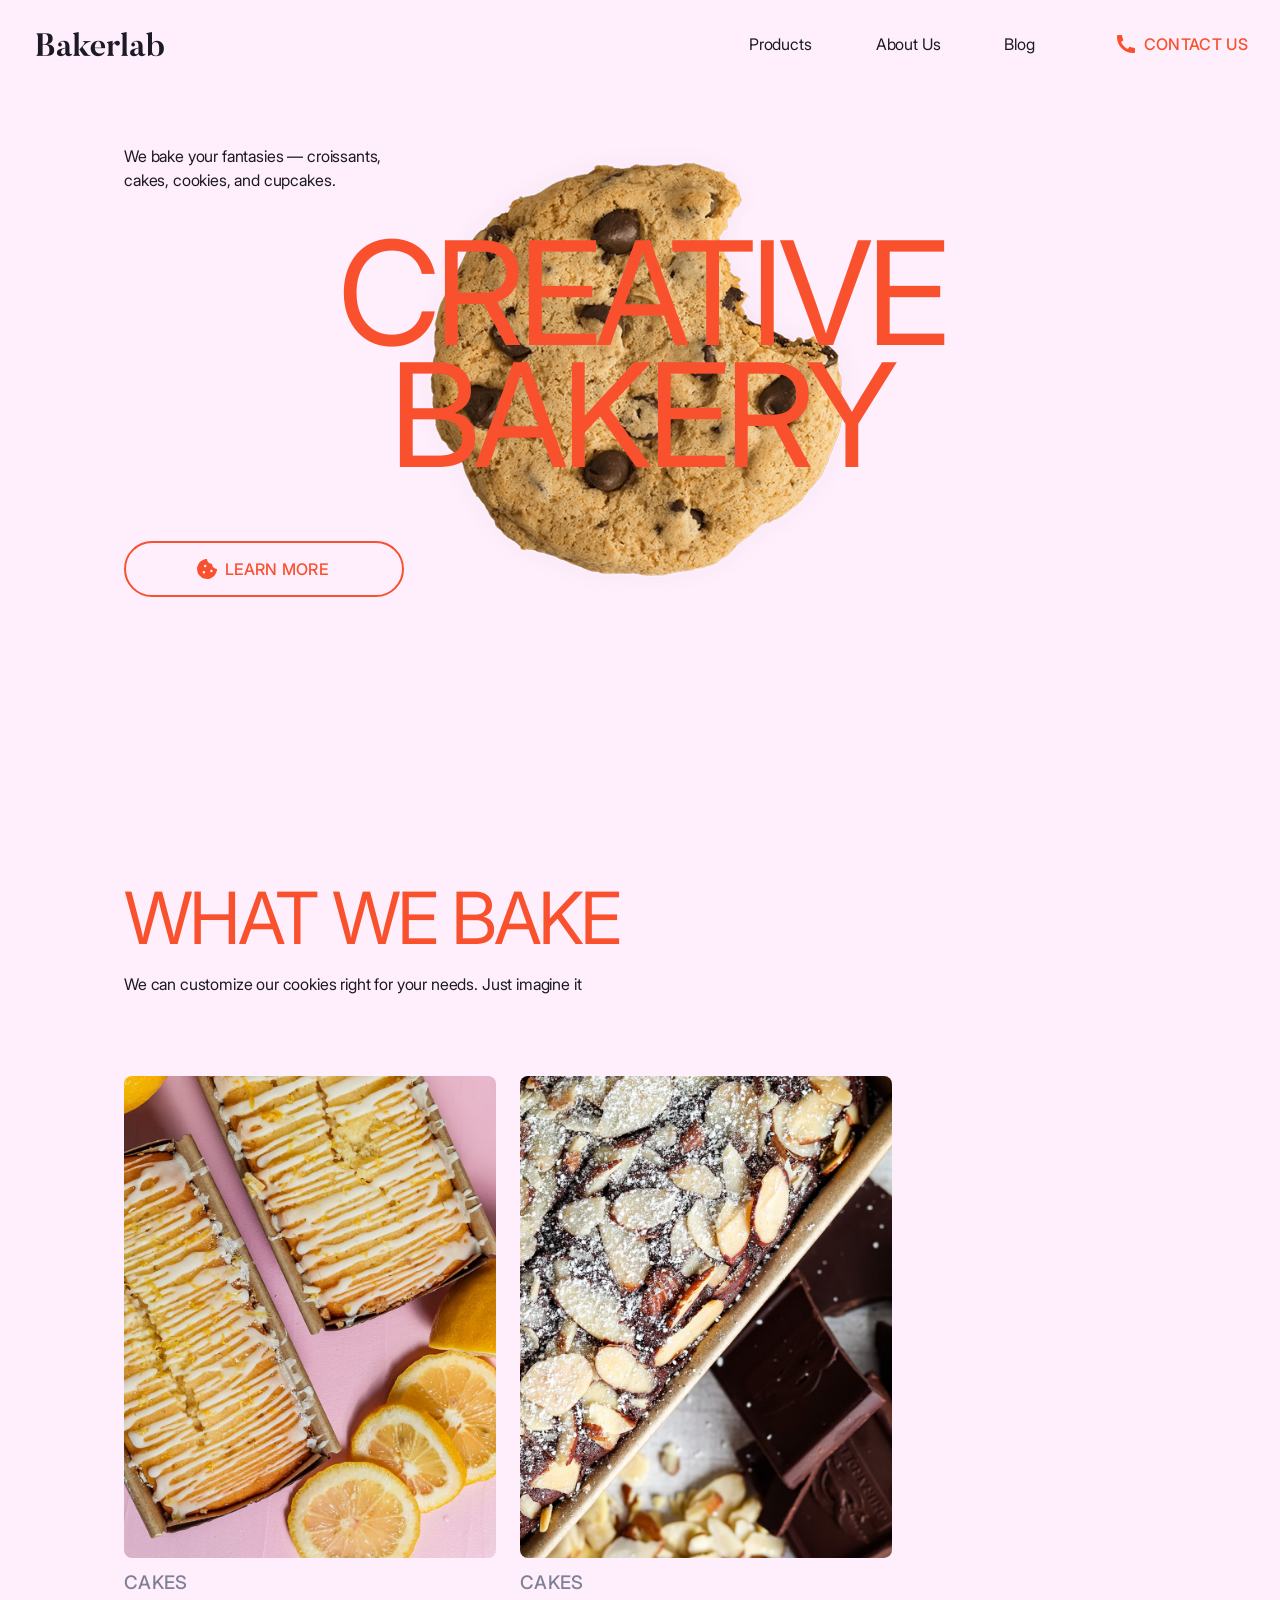
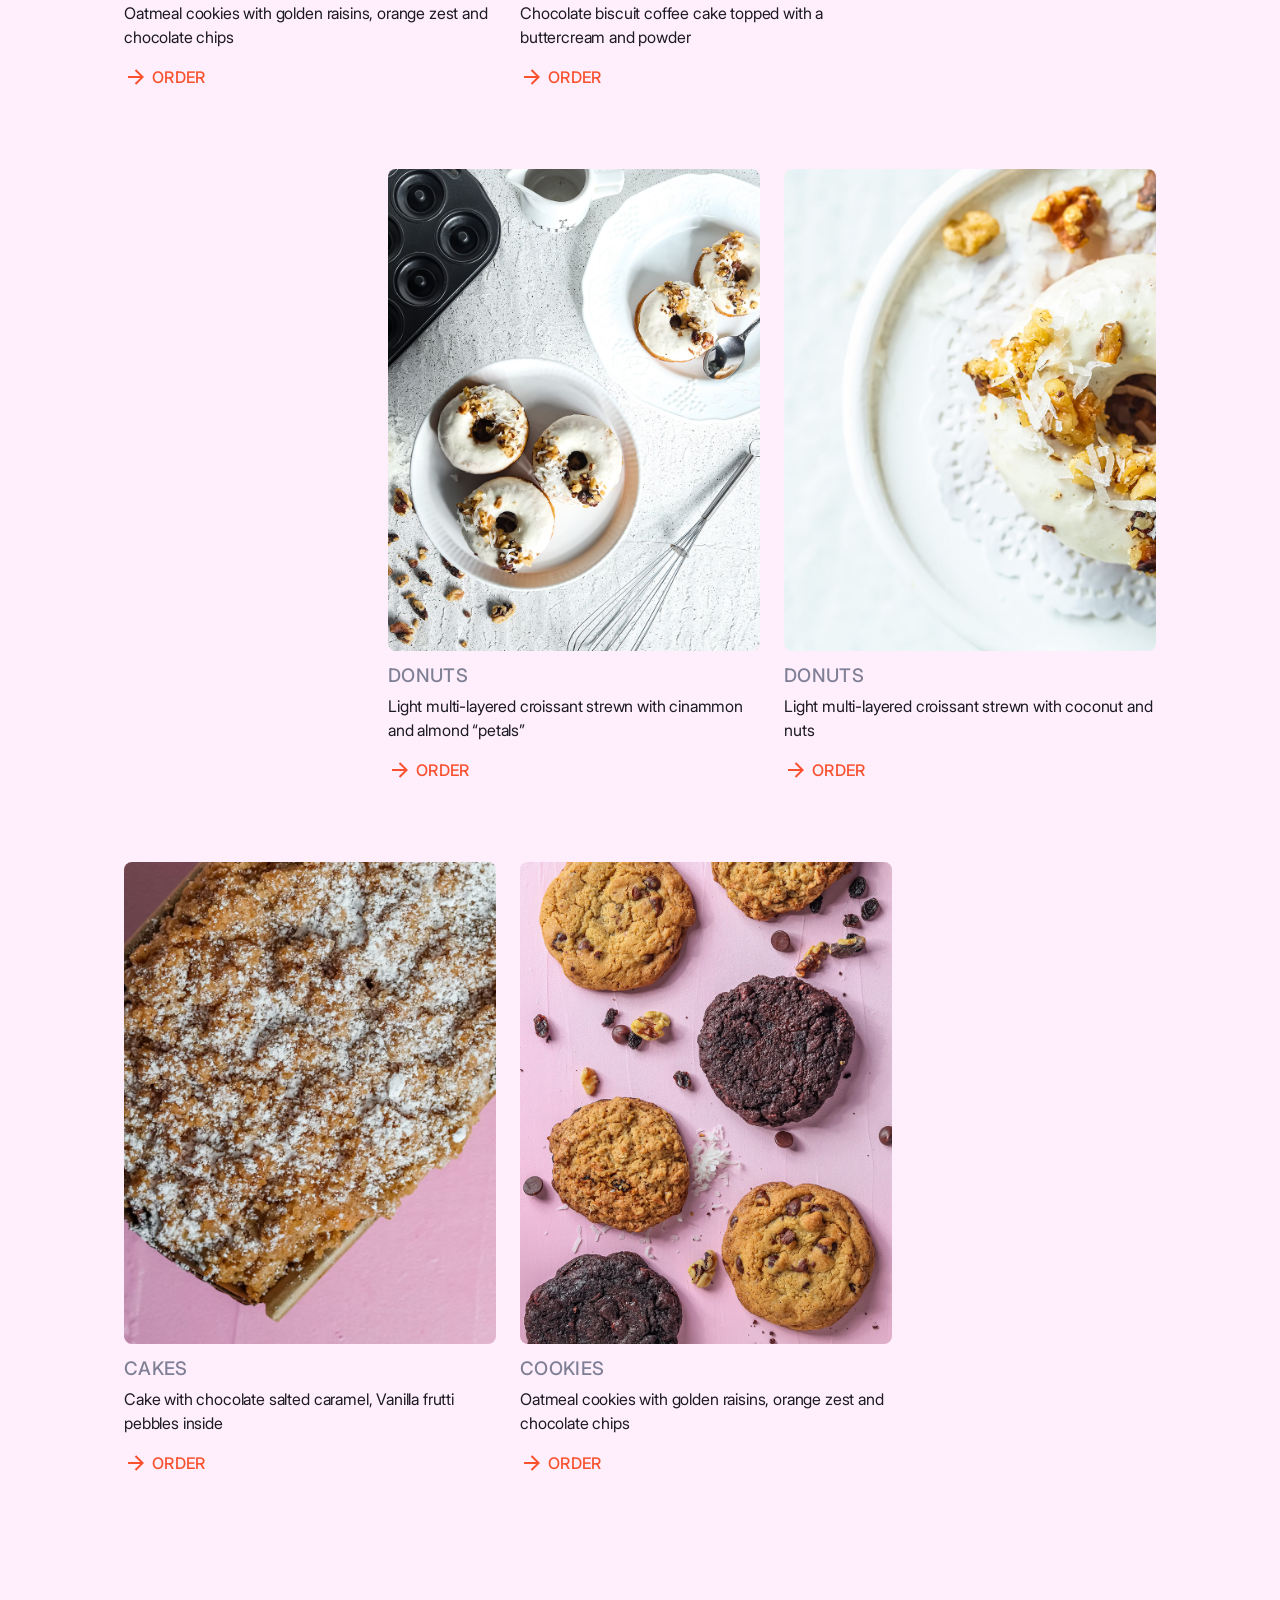
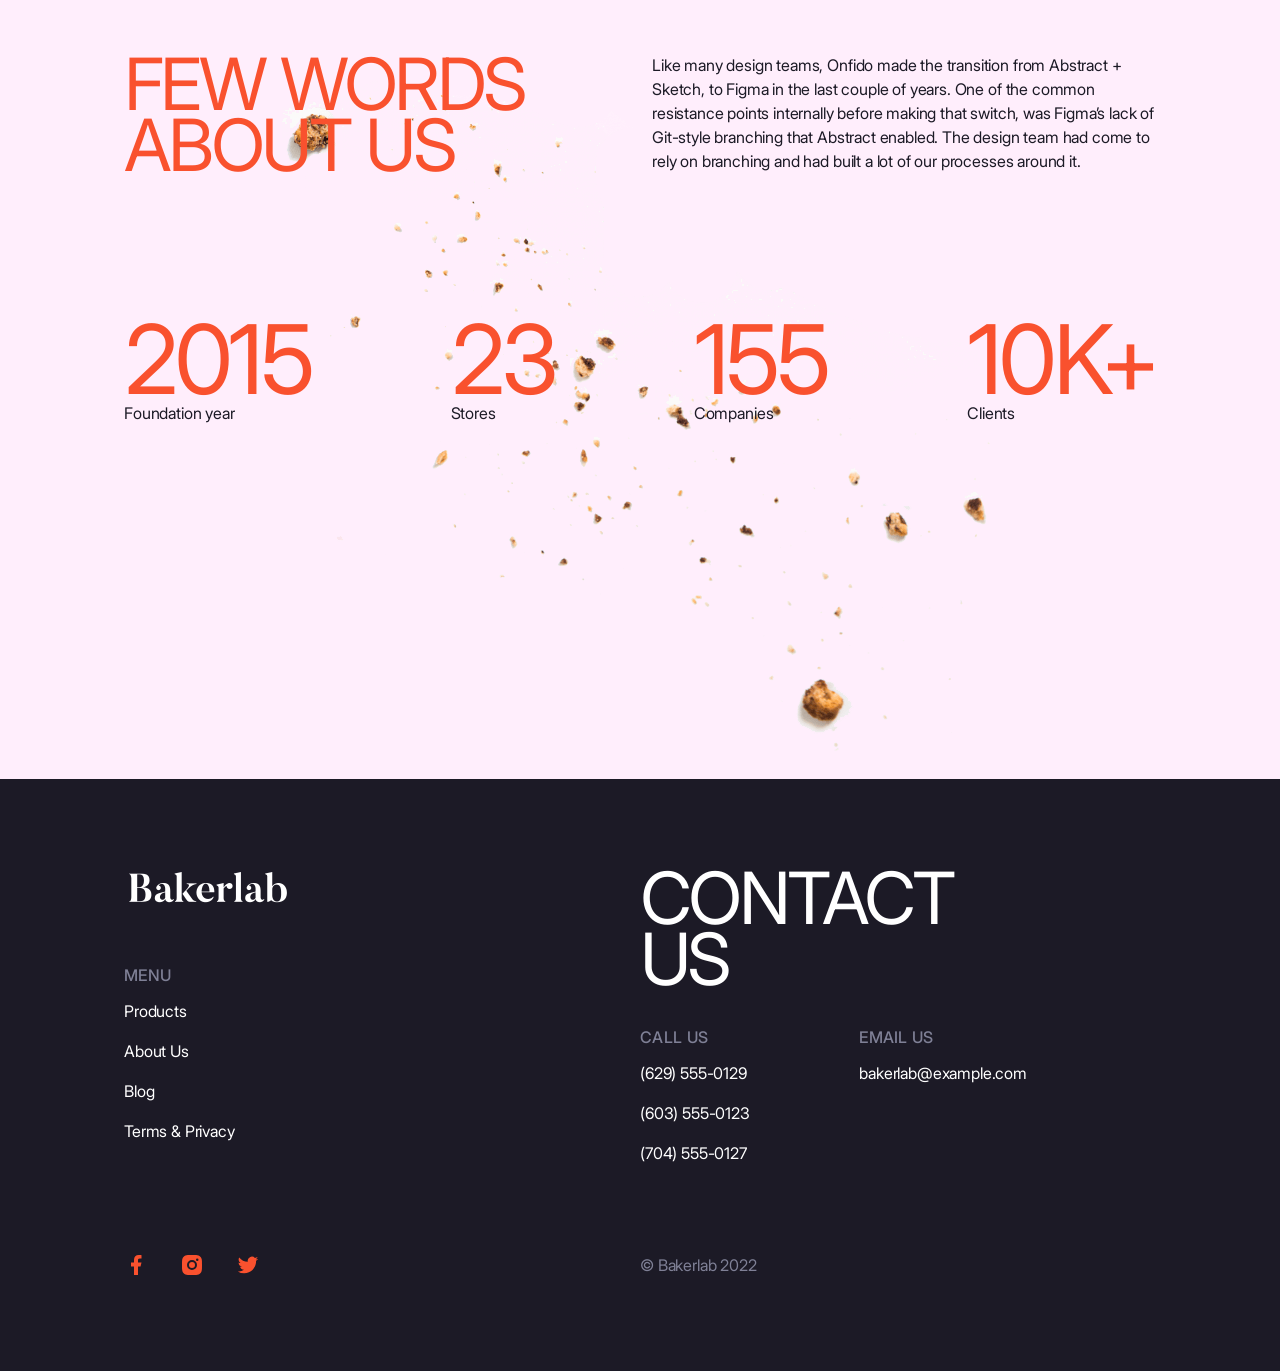
==== index.html @ a4824817 "make build" ====
<!doctype html><html lang="en"><head><meta charset="utf-8"><meta name="viewport" content="width=device-width, initial-scale=1.0"><title>Bakerlab</title><link rel="stylesheet" href="index.d36ec575.css"><link rel="icon" href="icon-cookie.d3c9dd57.svg"></head><body id="body"> <header class="header"> <div class="top-bar"> <a class="top-bar__logo-link" href="#body"> <img class="top-bar__logo" src="logo.efc09a84.png" alt="Bakerlab logo"> </a> <nav class="top-bar__nav"> <ul class="top-bar__list"> <li class="top-bar__item"> <a class="top-bar__link" href="#products"> Products </a> </li> <li class="top-bar__item"> <a class="top-bar__link" href="#about"> About Us </a> </li> <li class="top-bar__item"> <a class="top-bar__link" href="#"> Blog </a> </li> <li class="top-bar__item"> <a class="top-bar__link top-bar__link--contact" href="#footer"> Contact us </a> </li> </ul> </nav> <a class="top-bar__menu" href="#menu"></a> </div> <div class="header__inner"> <div class="container"> <div class="header__content"> <p class="header__text"> We bake your fantasies — croissants, cakes, cookies, and cupcakes. </p> <h1 class="header__title">Creative bakery</h1> <img class="header__img" src="cookie-bg-tablet.cdb404fa.png" alt="Cookie"> <a class="header__link" href="#about"> Learn more </a> </div> </div> </div> </header> <aside class="menu" id="menu"> <div class="top-bar"> <a class="top-bar__logo-link" href="#body"> <img class="top-bar__logo" src="logo.efc09a84.png" alt="Bakerlab logo"> </a> <a class="top-bar__menu top-bar__menu--close" href="#"></a> </div> <nav class="menu__nav"> <ul class="menu__list"> <li class="menu__item"> <a class="menu__link" href="#products"> Products </a> </li> <li class="menu__item"> <a class="menu__link" href="#about"> About Us </a> </li> <li class="menu__item"> <a class="menu__link" href="#"> Blog </a> </li> <li class="menu__item"> <a class="menu__link menu__link--contact" href="#footer"> Contact us </a> </li> </ul> </nav> </aside> <section class="products" id="products"> <div class="products__inner"> <div class="container"> <h2 class="title">What we bake</h2> <p class="products__text"> We can customize our cookies right for your needs. Just imagine it </p> <div class="products__items"> <div class="products__item"> <a class="products__link-img" href="#"> <img class="products__img" src="product-1.7c6d6e97.png" alt="Example of our cake"> </a> <div class="products__item-box"> <a class="products__title-link" href="#"> <h3 class="products__title">Cakes</h3> </a> <p class="products__descr"> Oatmeal cookies with golden raisins, orange zest and chocolate chips </p> <a class="products__link" href="#footer"> Order </a> </div> </div> <div class="products__item"> <a class="products__link-img" href="#"> <img class="products__img" src="product-2.06b0f576.png" alt="Example of our cake"> </a> <div class="products__item-box"> <a class="products__title-link" href="#"> <h3 class="products__title">Cakes</h3> </a> <p class="products__descr"> Chocolate biscuit coffee cake topped with a buttercream and powder </p> <a class="products__link" href="#footer"> Order </a> </div> </div> <div class="products__item products__item--donuts"> <a class="products__link-img" href="#"> <img class="products__img" src="product-3.1f9ebc44.png" alt="Example of our donuts"> </a> <div class="products__item-box"> <a class="products__title-link" href="#"> <h3 class="products__title">Donuts</h3> </a> <p class="products__descr"> Light multi-layered croissant strewn with cinammon and almond “petals” </p> <a class="products__link" href="#footer"> Order </a> </div> </div> <div class="products__item"> <a class="products__link-img" href="#"> <img class="products__img" src="product-4.1a2fcc8a.png" alt="Example of our donuts"> </a> <div class="products__item-box"> <a class="products__title-link" href="#"> <h3 class="products__title">Donuts</h3> </a> <p class="products__descr"> Light multi-layered croissant strewn with coconut and nuts </p> <a class="products__link" href="#footer"> Order </a> </div> </div> <div class="products__item"> <a class="products__link-img" href="#"> <img class="products__img" src="product-5.5b2f3b30.png" alt="Example of our cake"> </a> <div class="products__item-box"> <a class="products__title-link" href="#"> <h3 class="products__title">Cakes</h3> </a> <p class="products__descr"> Cake with chocolate salted caramel, Vanilla frutti pebbles inside </p> <a class="products__link" href="#footer"> Order </a> </div> </div> <div class="products__item"> <a class="products__link-img" href="#"> <img class="products__img" src="product-6.3fe709d4.png" alt="Example of our cookies"> </a> <div class="products__item-box"> <a class="products__title-link" href="#"> <h3 class="products__title">Cookies</h3> </a> <p class="products__descr"> Oatmeal cookies with golden raisins, orange zest and chocolate chips </p> <a class="products__link" href="#footer"> Order </a> </div> </div> </div> </div> </div> </section> <section class="about" id="about"> <div class="about__inner"> <div class="container"> <div class="about__info"> <h2 class="about__info-title title">Few words About us</h2> <p class="about__info-text"> Like many design teams, Onfido made the transition from Abstract + Sketch, to Figma in the last couple of years. One of the common resistance points internally before making that switch, was Figma’s lack of Git-style branching that Abstract enabled. The design team had come to rely on branching and had built a lot of our processes around it. </p> </div> <div class="about__numbers"> <h5 class="about__numbers-title"> 2015 <span class="about__numbers-span">Foundation year</span> </h5> <h5 class="about__numbers-title"> 23 <span class="about__numbers-span">Stores</span> </h5> <h5 class="about__numbers-title"> 155 <span class="about__numbers-span">Companies</span> </h5> <h5 class="about__numbers-title"> 10k+ <span class="about__numbers-span">Clients</span> </h5> </div> </div> </div> </section> <footer class="footer" id="footer"> <div class="footer__inner"> <div class="container"> <div class="footer__content"> <div class="footer__info"> <a class="footer__link-logo" href="#body"> <img class="footer__logo" src="footer-logo.dcfeb61f.png" alt="Bakerlab logo"> </a> <nav class="footer__info-nav"> <ul class="footer__info-list"> <li class="footer__info-item list-title">Menu</li> <li class="footer__info-item"> <a class="footer__info-link" href="#products"> Products </a> </li> <li class="footer__info-item"> <a class="footer__info-link" href="#about"> About Us </a> </li> <li class="footer__info-item"> <a class="footer__info-link" href="#"> Blog </a> </li> <li class="footer__info-item"> <a class="footer__info-link" href="#"> Terms & Privacy </a> </li> </ul> </nav> </div> <div class="footer__contact"> <h2 class="footer__contact-title title">Contact us</h2> <div class="footer__contact-inner"> <div class="footer__phone"> <ul class="footer__phone-list"> <li class="footer__phone-item list-title">Call us</li> <li class="footer__phone-item"> <a class="footer__phone-link" href="tel:6295550129"> (629) 555-0129 </a> </li> <li class="footer__phone-item"> <a class="footer__phone-link" href="tel:6035550123"> (603) 555-0123 </a> </li> <li class="footer__phone-item"> <a class="footer__phone-link" href="tel:7045550127"> (704) 555-0127 </a> </li> </ul> </div> <div class="footer__email"> <ul class="footer__email-list"> <li class="footer__email-item list-title">Email us</li> <li class="footer__email-item"> <a class="footer__email-link" href="mailto:bakerlab@example.com"> bakerlab@example.com </a> </li> </ul> </div> </div> </div> </div> <div class="footer__social"> <ul class="footer__social-list"> <li class="footer__social-item"> <a class="footer__social-link" href="https://www.facebook.com/" target="_blank"> <svg width="24" height="24" fill="none"><path fill="#F9512E" d="M14 13.5h2.5l1-4H14v-2c0-1.03 0-2 2-2h1.5V2.14c-.326-.043-1.557-.14-2.857-.14C11.928 2 10 3.657 10 6.7v2.8H7v4h3V22h4z"/></svg> </a> </li> <li class="footer__social-item"> <a class="footer__social-link" href="https://www.instagram.com/" target="_blank"> <svg width="24" height="24" fill="none"><path fill="#F9512E" d="M12 2c2.717 0 3.056.01 4.122.06s1.79.217 2.428.465c.66.254 1.216.598 1.772 1.153.509.5.902 1.105 1.153 1.772.247.637.415 1.363.465 2.428.047 1.066.06 1.405.06 4.122s-.01 3.056-.06 4.122-.218 1.79-.465 2.428a4.9 4.9 0 0 1-1.153 1.772c-.5.508-1.105.902-1.772 1.153-.637.247-1.363.415-2.428.465-1.066.047-1.405.06-4.122.06s-3.056-.01-4.122-.06-1.79-.218-2.428-.465a4.9 4.9 0 0 1-1.772-1.153 4.9 4.9 0 0 1-1.153-1.772c-.248-.637-.415-1.363-.465-2.428C2.013 15.056 2 14.717 2 12s.01-3.056.06-4.122.217-1.79.465-2.428a4.9 4.9 0 0 1 1.153-1.772A4.9 4.9 0 0 1 5.45 2.525c.638-.248 1.362-.415 2.428-.465C8.944 2.013 9.283 2 12 2m0 5a5 5 0 1 0 0 10 5 5 0 0 0 0-10m6.5-.25a1.25 1.25 0 1 0-2.5 0 1.25 1.25 0 0 0 2.5 0M12 9a3 3 0 1 1 0 6 3 3 0 0 1 0-6"/></svg> </a> </li> <li class="footer__social-item"> <a class="footer__social-link" href="https://x.com/" target="_blank"> <svg width="24" height="24" fill="none"><path fill="#F9512E" d="M22.162 5.656a8.4 8.4 0 0 1-2.402.658A4.2 4.2 0 0 0 21.6 4c-.82.488-1.719.83-2.656 1.015a4.182 4.182 0 0 0-7.126 3.814 11.87 11.87 0 0 1-8.62-4.37 4.17 4.17 0 0 0-.566 2.103c0 1.45.738 2.731 1.86 3.481a4.2 4.2 0 0 1-1.894-.523v.052a4.185 4.185 0 0 0 3.355 4.101 4.2 4.2 0 0 1-1.89.072A4.185 4.185 0 0 0 7.97 16.65a8.4 8.4 0 0 1-6.19 1.732 11.83 11.83 0 0 0 6.409 1.88c7.693 0 11.9-6.373 11.9-11.9q0-.271-.013-.54a8.5 8.5 0 0 0 2.087-2.165z"/></svg> </a> </li> </ul> <p class="footer__social-rights">© Bakerlab 2022</p> </div> </div> </div> </footer> <script src="index.cabb280d.js"></script> </body></html>
---- index.d36ec575.css ----
html{box-sizing:border-box;scroll-behavior:smooth}*,:before,:after{box-sizing:inherit}ul[class],ol[class]{padding:0}body,h1,h2,h3,h4,h5,h6,p,ul,ol,li,figure,figcaption,blockquote,dl,dd{margin:0}ul[class]{list-style:none}img{max-width:100%;display:block}input,button,textarea,select{font:inherit}a{text-decoration:none}.about__numbers-span,.about__numbers-title,.header__title,.title,body{font-family:Inter-Regular,sans-serif;font-weight:400}.products__link,.products__title,.menu__link--contact,.top-bar__link--contact,.header__link,.list-title{font-family:Inter-Medium,sans-serif;font-weight:500}@font-face{font-family:Inter-Regular;font-weight:400;font-style:normal;src:local(Inter-Regular),url(Inter-Regular.8ccc3bd8.woff2)format("woff2"),url(Inter-Regular.4e5a68fa.woff)format("woff");font-display:swap}@font-face{font-family:Inter-Medium;font-weight:500;font-style:normal;src:local(Inter-Medium),url(Inter-Medium.542aa29c.woff2)format("woff2"),url(Inter-Medium.ac9cd84d.woff)format("woff");font-display:swap}html,body{height:100%}html{scroll-behavior:smooth}html:has(.menu:target){overflow:hidden}body{letter-spacing:-.01em;color:#1c1a26;background-color:#ffeefc;font-size:16px;line-height:150%}.container{box-sizing:content-box;max-width:1200px;margin:0 auto;padding-left:124px;padding-right:124px}@media (max-width:1200px){.container{padding-left:44px;padding-right:44px}}@media (max-width:415px){.container{padding-left:16px;padding-right:16px}}.title{text-transform:uppercase;letter-spacing:-.05em;color:#f9512e;font-size:72px;line-height:85%}@media (max-width:740px){.title{font-size:56px}}@media (max-width:415px){.title{max-width:288px;font-size:48px}}.list-title{letter-spacing:.02em;text-transform:uppercase;color:#7f8096;font-size:16px;line-height:100%}.header__inner{background-image:url(cookie-bg.99329c38.png);background-position:50%;background-repeat:no-repeat;padding:144px 0 138px}@media (max-width:1200px){.header__inner{background-image:url(cookie-bg-desktop.fbcfa758.png)}}@media (max-width:740px){.header__inner{background-image:url(cookie-bg-tablet.cdb404fa.png);padding:80px 0 0}}@media (max-width:415px){.header__inner{background-image:none;padding:32px 0 40px}}.header__content{-ms-flex-direction:column;flex-direction:column;display:-ms-flexbox;display:flex}.header__img{display:none}@media (max-width:415px){.header__img{display:block}}.header__text{max-width:280px;margin-bottom:40px}@media (max-width:740px){.header__text{margin-bottom:146px}}@media (max-width:415px){.header__text{text-align:center;-ms-flex-item-align:center;align-self:center;margin-top:64px;margin-bottom:32px}}.header__title{text-transform:uppercase;letter-spacing:-.05em;text-align:center;color:#f9512e;margin-bottom:64px;font-size:144px;line-height:85%}@media (max-width:1200px){.header__title{font-size:136px}}@media (max-width:740px){.header__title{margin-bottom:210px;font-size:80px}}@media (max-width:415px){.header__title{margin-bottom:0;font-size:64px}}.header__link{box-sizing:border-box;letter-spacing:.02em;text-transform:uppercase;color:#f9512e;border:2px solid #f9512e;border-radius:32px;-ms-flex-pack:center;justify-content:center;-ms-flex-align:center;align-items:center;width:280px;height:56px;padding-left:25px;line-height:100%;transition:all .4s;display:-ms-flexbox;display:flex;position:relative}@media (max-width:1200px){.header__link{width:260px}}@media (max-width:740px){.header__link{-ms-flex-item-align:center;align-self:center;width:326px}}@media (max-width:415px){.header__link{width:288px}}.header__link:before{content:"";background-image:url(icon-cookie.d3c9dd57.svg);width:24px;height:24px;transition:background-image .4s;position:absolute;left:25%}.header__link:hover{color:#fff;background-color:#f9512e}.header__link:hover:before{background-image:url(icon-cookie-hover.681032f5.svg)}.header__link:active{color:#fff;background-color:#b2341a;border:2px solid #b2341a}.header__link:active:before{background-image:url(icon-cookie-hover.681032f5.svg)}.top-bar{z-index:2;background-color:#ffeefc;-ms-flex-pack:justify;justify-content:space-between;-ms-flex-align:center;align-items:center;padding:28px 32px;display:-ms-flexbox;display:flex;position:fixed;top:0;left:0;right:0}@media (max-width:740px){.top-bar{padding:16px}}.top-bar__logo-link{display:-ms-flexbox;display:flex}.top-bar__logo{height:32px;transition:transform .3s}.top-bar__logo:hover{transform:scale(1.2)}.top-bar__list{gap:64px;display:-ms-flexbox;display:flex}@media (max-width:740px){.top-bar__list{display:none}}.top-bar__link{color:#1c1a26;transition:color .3s}.top-bar__link:hover{color:#f9512e}.top-bar__link--contact{text-transform:uppercase;letter-spacing:.02em;color:#f9512e;margin-left:40px;padding-left:5px;line-height:100%;position:relative}.top-bar__link--contact:after{content:"";background-image:url(phone.524cfc2e.svg);width:24px;height:24px;position:absolute;left:-25px}.top-bar__menu{transition:all .3s;display:none}@media (max-width:740px){.top-bar__menu{background-image:url(icon-menu.c83c559f.svg);width:24px;height:24px;display:block}}.top-bar__menu:hover{background-image:url(icon-menu-hover.11e5d1fb.svg)}.top-bar__menu--close{transition:all .3s}@media (max-width:740px){.top-bar__menu--close{background-image:url(icon-close.ea64b9c1.svg);width:24px;height:24px}}.top-bar__menu--close:hover{background-image:url(icon-close-hover.aedc1241.svg)}.menu{opacity:0;pointer-events:none;background-color:#ffeefc;height:100vh;transition:all .5s;position:fixed;top:0;left:0;right:0;transform:translateY(-100%)}.menu:target{opacity:1;pointer-events:all;z-index:4;transform:translateY(0)}.menu__list{-ms-flex-direction:column;flex-direction:column;-ms-flex-align:center;align-items:center;row-gap:24px;margin-top:132px;display:-ms-flexbox;display:flex}.menu__link{color:#1c1a26;transition:color .3s}.menu__link:hover{color:#f9512e}.menu__link--contact{text-transform:uppercase;letter-spacing:.02em;color:#f9512e;padding-left:5px;line-height:100%;position:relative}.menu__link--contact:after{content:"";background-image:url(phone.524cfc2e.svg);width:24px;height:24px;position:absolute;left:-25px}.products__inner{padding:152px 0 178px}@media (max-width:740px){.products__inner{padding:228px 0 152px}}@media (max-width:415px){.products__inner{padding:64px 0 72px}}.products__text{margin:24px 0 80px}@media (max-width:415px){.products__text{margin-bottom:56px}}.products__items{grid-template-columns:repeat(8,1fr);gap:80px 24px;display:grid}@media (max-width:415px){.products__items{grid-template-columns:repeat(2,1fr);-ms-flex-align:center;align-items:center;justify-items:center;gap:56px 16px}}.products__item{grid-column:span 3;max-width:432px}@media (max-width:740px){.products__item{grid-column:span 4;max-width:328px}}@media (max-width:415px){.products__item{grid-column:span 2;max-width:288px}}.products__item--donuts{grid-column:3/6}@media (max-width:740px){.products__item--donuts{grid-column:span 4}}@media (max-width:415px){.products__item--donuts{grid-column:span 2}}.products__link-img{transition:opacity .3s}.products__link-img:hover{opacity:.8}.products__img{border-radius:8px}.products__item-box{padding-top:16px}.products__title{color:#7f8096;letter-spacing:.02em;text-transform:uppercase;line-height:100%}.products__descr{max-width:400px;margin:8px 0 16px}.products__link{letter-spacing:.02em;text-transform:uppercase;color:#f9512e;padding-left:28px;line-height:100%;position:relative}.products__link:before{content:"";background-image:url(icon-arrow.4aa57939.svg);width:24px;height:24px;position:absolute;left:0}.about__inner{background-image:url(crumbs-bg.42bebd95.png);background-position:50%;background-repeat:no-repeat;padding-bottom:56px}@media (max-width:740px){.about__inner{background-image:url(crumbs-bg-tablet.9313c275.png);padding-bottom:152px}}@media (max-width:415px){.about__inner{background-image:url(crumbs-bg-phone.d0f868be.png);padding-bottom:72px}}.about__info{grid-template-columns:repeat(8,1fr);column-gap:24px;margin-bottom:144px;display:grid}@media (max-width:415px){.about__info{grid-template-columns:repeat(2,1fr);gap:32px 16px;margin-bottom:64px}}.about__info-title{grid-column:span 4}@media (max-width:415px){.about__info-title{grid-column:span 2}}.about__info-text{grid-column:span 4;max-width:584px}@media (max-width:740px){.about__info-text{max-width:328px}}@media (max-width:415px){.about__info-text{grid-column:span 2}}.about__numbers{-ms-flex-pack:justify;justify-content:space-between;gap:24px;padding-bottom:290px;display:-ms-flexbox;display:flex}@media (max-width:740px){.about__numbers{grid-template-columns:repeat(8,1fr);gap:80px 24px;padding-bottom:0;display:grid}}@media (max-width:415px){.about__numbers{grid-template-columns:repeat(2,1fr);gap:48px 16px}}.about__numbers-title{color:#f9512e;letter-spacing:-.05em;text-transform:uppercase;padding-bottom:8px;font-size:96px;line-height:85%}@media (max-width:740px){.about__numbers-title{grid-column:span 4;max-width:328px}}@media (max-width:415px){.about__numbers-title{grid-column:span 2;max-width:288px}}.about__numbers-span{letter-spacing:-.01em;color:#1c1a26;text-transform:none;font-size:16px;line-height:150%;display:block}.footer{background-color:#1c1a26}.footer__inner{padding-top:88px;padding-bottom:88px}.footer__content{grid-template-columns:repeat(8,1fr);display:grid}.footer__info{grid-column:span 2}.footer__logo{height:40px;transition:transform .3s}.footer__logo:hover{transform:scale(1.2)}@media (max-width:740px){.footer__logo{height:32px}}.footer__info-list{-ms-flex-direction:column;flex-direction:column;gap:16px;margin:60px 0 48px;display:-ms-flexbox;display:flex}@media (max-width:740px){.footer__info-list{margin:96px 0 104px}}.footer__info-link{color:#fff;transition:color .3s}.footer__info-link:hover{color:#f9512e}.footer__social{grid-template-columns:repeat(8,1fr);display:grid}.footer__social-list{grid-column:span 2;gap:32px;display:-ms-flexbox;display:flex}.footer__social-link path{transition:fill .3s}.footer__social-link:hover path,.footer__social-link:active path{fill:#fff}.footer__social-rights{color:#7f8096;grid-column:5/7}.footer__contact{grid-column:5/8}.footer__contact-title{color:#fff;margin-bottom:40px}@media (max-width:740px){.footer__contact-title{max-width:320px}}.footer__contact-inner{-ms-flex-pack:justify;justify-content:space-between;column-gap:24px;display:-ms-flexbox;display:flex}@media (max-width:740px){.footer__contact-inner{display:block}}.footer__phone-list{-ms-flex-direction:column;flex-direction:column;gap:16px;margin-bottom:88px;display:-ms-flexbox;display:flex}@media (max-width:740px){.footer__phone-list{margin-bottom:40px}}.footer__phone-link{color:#fff;transition:color .3s}.footer__phone-link:hover{color:#f9512e}.footer__email-list{-ms-flex-direction:column;flex-direction:column;gap:16px;display:-ms-flexbox;display:flex}@media (max-width:740px){.footer__email-list{margin-bottom:50px}}.footer__email-link{color:#fff;transition:color .3s}.footer__email-link:hover{color:#f9512e}@media (max-width:640px){.footer__inner{padding-bottom:56px}.footer__content{display:block}.footer__info-list{margin:40px 0 64px}.footer__social{display:block}.footer__social-list{margin-bottom:40px}}
/*# sourceMappingURL=index.d36ec575.css.map */
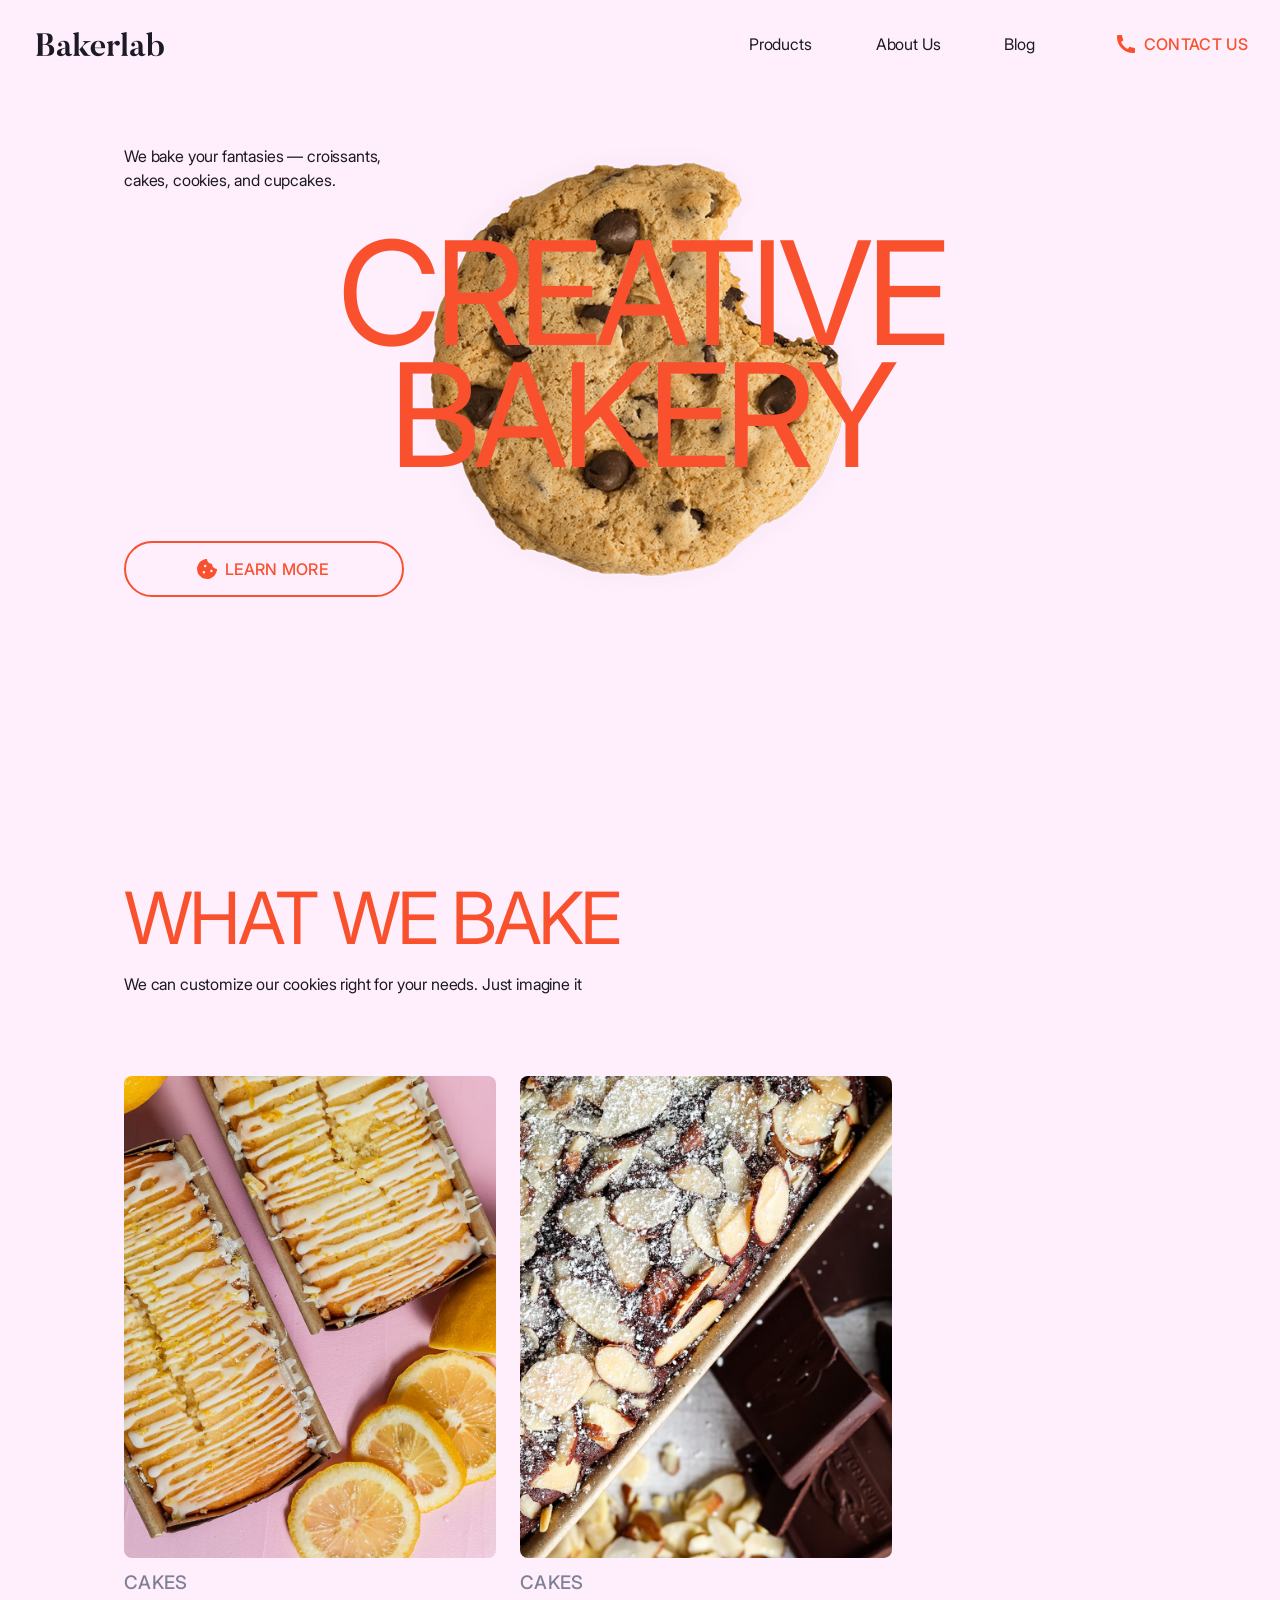
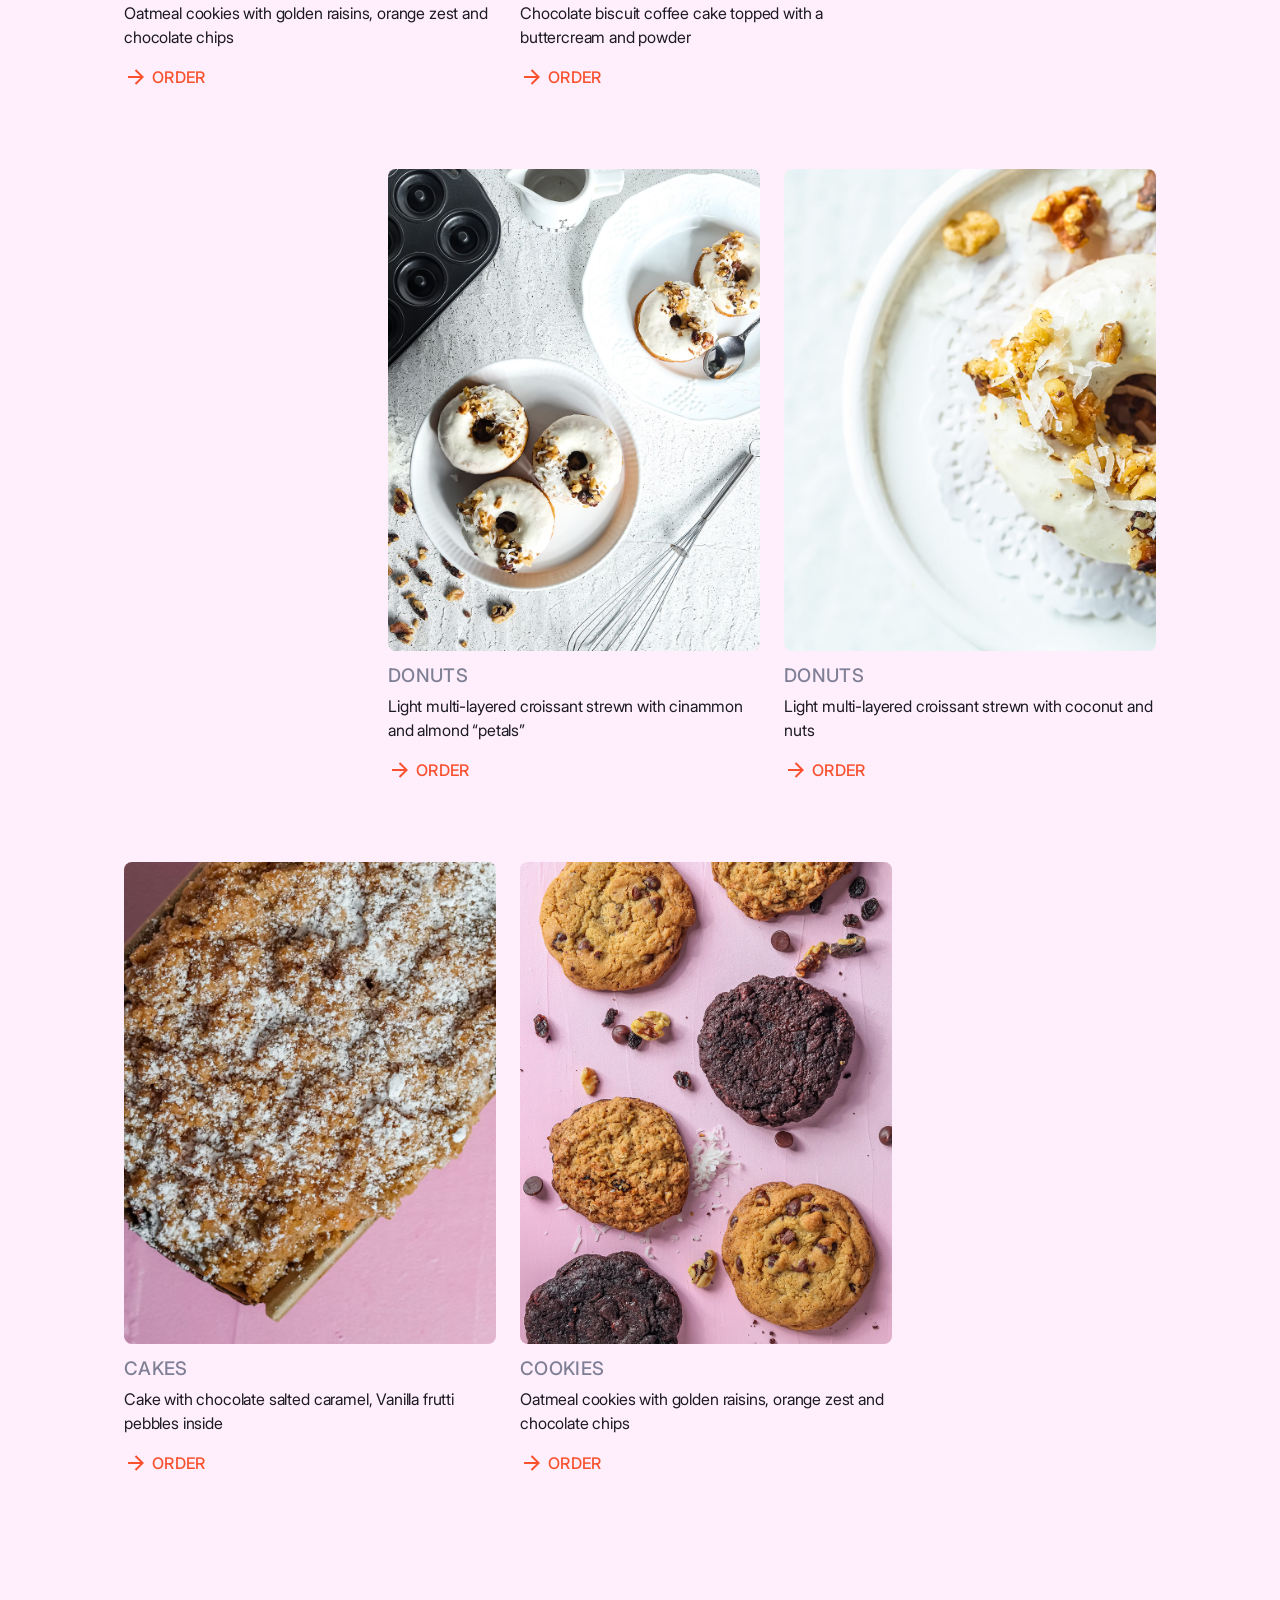
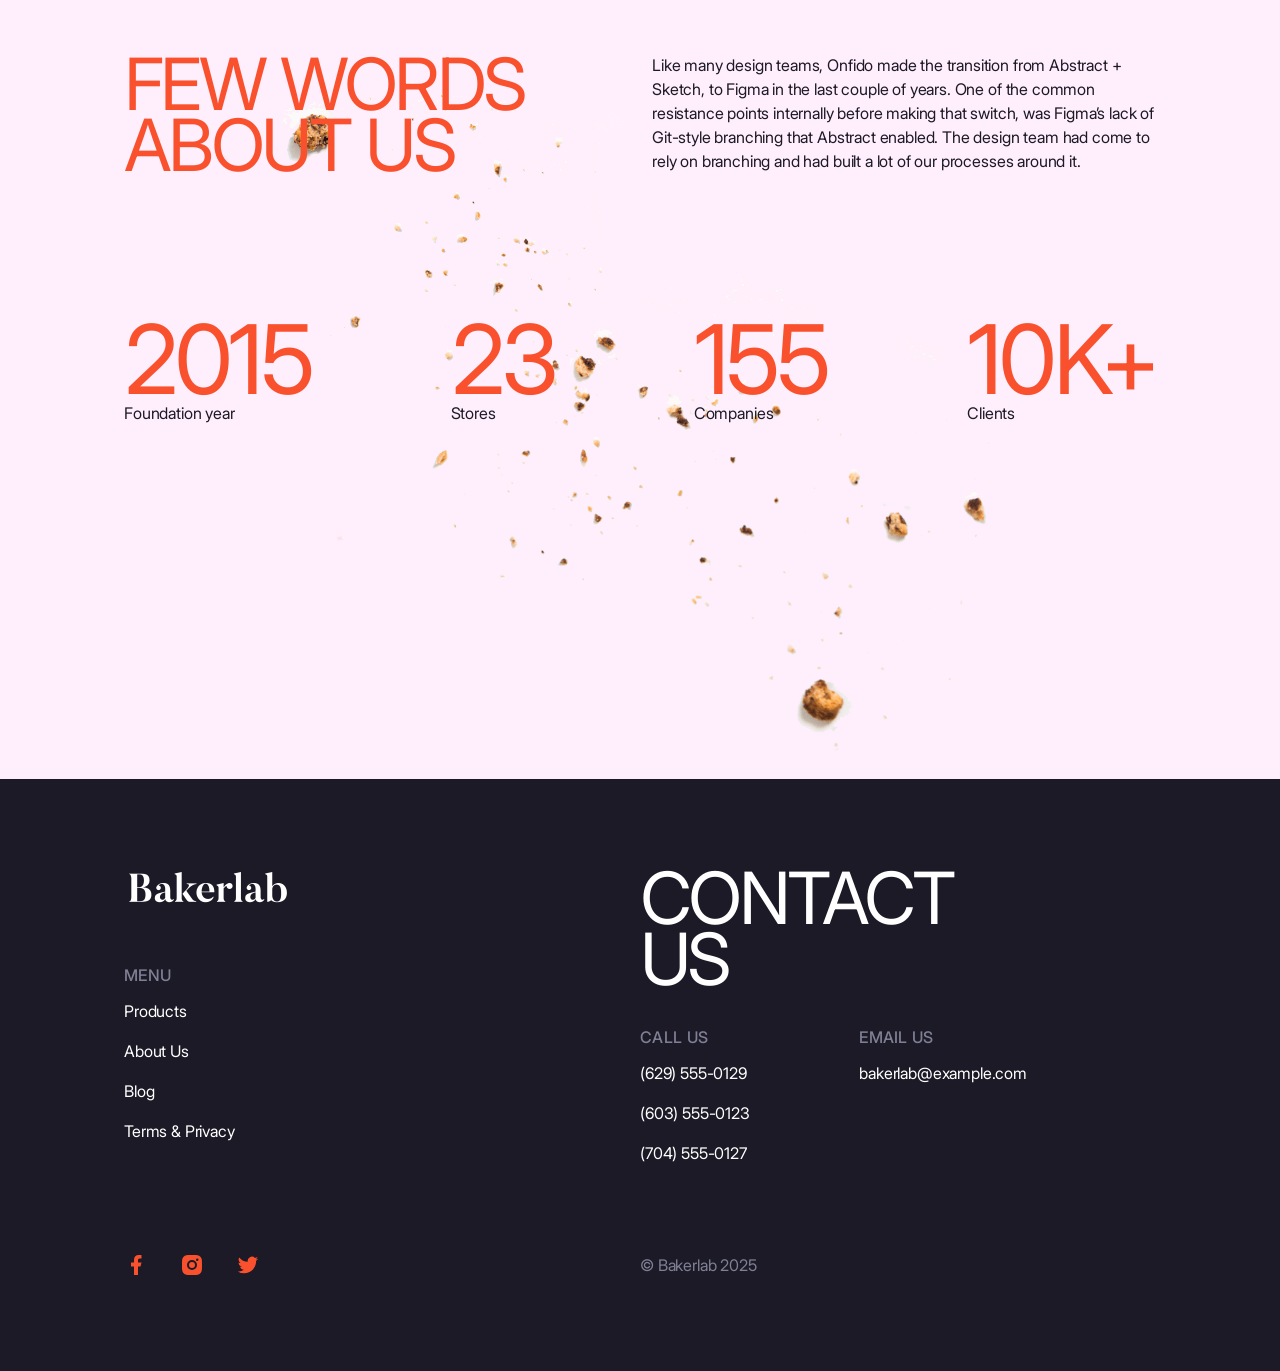
==== commit e5a14db8: "make build" ====
--- a/index.html
+++ b/index.html
@@ -1 +1 @@
-<!doctype html><html lang="en"><head><meta charset="utf-8"><meta name="viewport" content="width=device-width, initial-scale=1.0"><title>Bakerlab</title><link rel="stylesheet" href="index.d36ec575.css"><link rel="icon" href="icon-cookie.d3c9dd57.svg"></head><body id="body"> <header class="header"> <div class="top-bar"> <a class="top-bar__logo-link" href="#body"> <img class="top-bar__logo" src="logo.efc09a84.png" alt="Bakerlab logo"> </a> <nav class="top-bar__nav"> <ul class="top-bar__list"> <li class="top-bar__item"> <a class="top-bar__link" href="#products"> Products </a> </li> <li class="top-bar__item"> <a class="top-bar__link" href="#about"> About Us </a> </li> <li class="top-bar__item"> <a class="top-bar__link" href="#"> Blog </a> </li> <li class="top-bar__item"> <a class="top-bar__link top-bar__link--contact" href="#footer"> Contact us </a> </li> </ul> </nav> <a class="top-bar__menu" href="#menu"></a> </div> <div class="header__inner"> <div class="container"> <div class="header__content"> <p class="header__text"> We bake your fantasies — croissants, cakes, cookies, and cupcakes. </p> <h1 class="header__title">Creative bakery</h1> <img class="header__img" src="cookie-bg-tablet.cdb404fa.png" alt="Cookie"> <a class="header__link" href="#about"> Learn more </a> </div> </div> </div> </header> <aside class="menu" id="menu"> <div class="top-bar"> <a class="top-bar__logo-link" href="#body"> <img class="top-bar__logo" src="logo.efc09a84.png" alt="Bakerlab logo"> </a> <a class="top-bar__menu top-bar__menu--close" href="#"></a> </div> <nav class="menu__nav"> <ul class="menu__list"> <li class="menu__item"> <a class="menu__link" href="#products"> Products </a> </li> <li class="menu__item"> <a class="menu__link" href="#about"> About Us </a> </li> <li class="menu__item"> <a class="menu__link" href="#"> Blog </a> </li> <li class="menu__item"> <a class="menu__link menu__link--contact" href="#footer"> Contact us </a> </li> </ul> </nav> </aside> <section class="products" id="products"> <div class="products__inner"> <div class="container"> <h2 class="title">What we bake</h2> <p class="products__text"> We can customize our cookies right for your needs. Just imagine it </p> <div class="products__items"> <div class="products__item"> <a class="products__link-img" href="#"> <img class="products__img" src="product-1.7c6d6e97.png" alt="Example of our cake"> </a> <div class="products__item-box"> <a class="products__title-link" href="#"> <h3 class="products__title">Cakes</h3> </a> <p class="products__descr"> Oatmeal cookies with golden raisins, orange zest and chocolate chips </p> <a class="products__link" href="#footer"> Order </a> </div> </div> <div class="products__item"> <a class="products__link-img" href="#"> <img class="products__img" src="product-2.06b0f576.png" alt="Example of our cake"> </a> <div class="products__item-box"> <a class="products__title-link" href="#"> <h3 class="products__title">Cakes</h3> </a> <p class="products__descr"> Chocolate biscuit coffee cake topped with a buttercream and powder </p> <a class="products__link" href="#footer"> Order </a> </div> </div> <div class="products__item products__item--donuts"> <a class="products__link-img" href="#"> <img class="products__img" src="product-3.1f9ebc44.png" alt="Example of our donuts"> </a> <div class="products__item-box"> <a class="products__title-link" href="#"> <h3 class="products__title">Donuts</h3> </a> <p class="products__descr"> Light multi-layered croissant strewn with cinammon and almond “petals” </p> <a class="products__link" href="#footer"> Order </a> </div> </div> <div class="products__item"> <a class="products__link-img" href="#"> <img class="products__img" src="product-4.1a2fcc8a.png" alt="Example of our donuts"> </a> <div class="products__item-box"> <a class="products__title-link" href="#"> <h3 class="products__title">Donuts</h3> </a> <p class="products__descr"> Light multi-layered croissant strewn with coconut and nuts </p> <a class="products__link" href="#footer"> Order </a> </div> </div> <div class="products__item"> <a class="products__link-img" href="#"> <img class="products__img" src="product-5.5b2f3b30.png" alt="Example of our cake"> </a> <div class="products__item-box"> <a class="products__title-link" href="#"> <h3 class="products__title">Cakes</h3> </a> <p class="products__descr"> Cake with chocolate salted caramel, Vanilla frutti pebbles inside </p> <a class="products__link" href="#footer"> Order </a> </div> </div> <div class="products__item"> <a class="products__link-img" href="#"> <img class="products__img" src="product-6.3fe709d4.png" alt="Example of our cookies"> </a> <div class="products__item-box"> <a class="products__title-link" href="#"> <h3 class="products__title">Cookies</h3> </a> <p class="products__descr"> Oatmeal cookies with golden raisins, orange zest and chocolate chips </p> <a class="products__link" href="#footer"> Order </a> </div> </div> </div> </div> </div> </section> <section class="about" id="about"> <div class="about__inner"> <div class="container"> <div class="about__info"> <h2 class="about__info-title title">Few words About us</h2> <p class="about__info-text"> Like many design teams, Onfido made the transition from Abstract + Sketch, to Figma in the last couple of years. One of the common resistance points internally before making that switch, was Figma’s lack of Git-style branching that Abstract enabled. The design team had come to rely on branching and had built a lot of our processes around it. </p> </div> <div class="about__numbers"> <h5 class="about__numbers-title"> 2015 <span class="about__numbers-span">Foundation year</span> </h5> <h5 class="about__numbers-title"> 23 <span class="about__numbers-span">Stores</span> </h5> <h5 class="about__numbers-title"> 155 <span class="about__numbers-span">Companies</span> </h5> <h5 class="about__numbers-title"> 10k+ <span class="about__numbers-span">Clients</span> </h5> </div> </div> </div> </section> <footer class="footer" id="footer"> <div class="footer__inner"> <div class="container"> <div class="footer__content"> <div class="footer__info"> <a class="footer__link-logo" href="#body"> <img class="footer__logo" src="footer-logo.dcfeb61f.png" alt="Bakerlab logo"> </a> <nav class="footer__info-nav"> <ul class="footer__info-list"> <li class="footer__info-item list-title">Menu</li> <li class="footer__info-item"> <a class="footer__info-link" href="#products"> Products </a> </li> <li class="footer__info-item"> <a class="footer__info-link" href="#about"> About Us </a> </li> <li class="footer__info-item"> <a class="footer__info-link" href="#"> Blog </a> </li> <li class="footer__info-item"> <a class="footer__info-link" href="#"> Terms & Privacy </a> </li> </ul> </nav> </div> <div class="footer__contact"> <h2 class="footer__contact-title title">Contact us</h2> <div class="footer__contact-inner"> <div class="footer__phone"> <ul class="footer__phone-list"> <li class="footer__phone-item list-title">Call us</li> <li class="footer__phone-item"> <a class="footer__phone-link" href="tel:6295550129"> (629) 555-0129 </a> </li> <li class="footer__phone-item"> <a class="footer__phone-link" href="tel:6035550123"> (603) 555-0123 </a> </li> <li class="footer__phone-item"> <a class="footer__phone-link" href="tel:7045550127"> (704) 555-0127 </a> </li> </ul> </div> <div class="footer__email"> <ul class="footer__email-list"> <li class="footer__email-item list-title">Email us</li> <li class="footer__email-item"> <a class="footer__email-link" href="mailto:bakerlab@example.com"> bakerlab@example.com </a> </li> </ul> </div> </div> </div> </div> <div class="footer__social"> <ul class="footer__social-list"> <li class="footer__social-item"> <a class="footer__social-link" href="https://www.facebook.com/" target="_blank"> <svg width="24" height="24" fill="none"><path fill="#F9512E" d="M14 13.5h2.5l1-4H14v-2c0-1.03 0-2 2-2h1.5V2.14c-.326-.043-1.557-.14-2.857-.14C11.928 2 10 3.657 10 6.7v2.8H7v4h3V22h4z"/></svg> </a> </li> <li class="footer__social-item"> <a class="footer__social-link" href="https://www.instagram.com/" target="_blank"> <svg width="24" height="24" fill="none"><path fill="#F9512E" d="M12 2c2.717 0 3.056.01 4.122.06s1.79.217 2.428.465c.66.254 1.216.598 1.772 1.153.509.5.902 1.105 1.153 1.772.247.637.415 1.363.465 2.428.047 1.066.06 1.405.06 4.122s-.01 3.056-.06 4.122-.218 1.79-.465 2.428a4.9 4.9 0 0 1-1.153 1.772c-.5.508-1.105.902-1.772 1.153-.637.247-1.363.415-2.428.465-1.066.047-1.405.06-4.122.06s-3.056-.01-4.122-.06-1.79-.218-2.428-.465a4.9 4.9 0 0 1-1.772-1.153 4.9 4.9 0 0 1-1.153-1.772c-.248-.637-.415-1.363-.465-2.428C2.013 15.056 2 14.717 2 12s.01-3.056.06-4.122.217-1.79.465-2.428a4.9 4.9 0 0 1 1.153-1.772A4.9 4.9 0 0 1 5.45 2.525c.638-.248 1.362-.415 2.428-.465C8.944 2.013 9.283 2 12 2m0 5a5 5 0 1 0 0 10 5 5 0 0 0 0-10m6.5-.25a1.25 1.25 0 1 0-2.5 0 1.25 1.25 0 0 0 2.5 0M12 9a3 3 0 1 1 0 6 3 3 0 0 1 0-6"/></svg> </a> </li> <li class="footer__social-item"> <a class="footer__social-link" href="https://x.com/" target="_blank"> <svg width="24" height="24" fill="none"><path fill="#F9512E" d="M22.162 5.656a8.4 8.4 0 0 1-2.402.658A4.2 4.2 0 0 0 21.6 4c-.82.488-1.719.83-2.656 1.015a4.182 4.182 0 0 0-7.126 3.814 11.87 11.87 0 0 1-8.62-4.37 4.17 4.17 0 0 0-.566 2.103c0 1.45.738 2.731 1.86 3.481a4.2 4.2 0 0 1-1.894-.523v.052a4.185 4.185 0 0 0 3.355 4.101 4.2 4.2 0 0 1-1.89.072A4.185 4.185 0 0 0 7.97 16.65a8.4 8.4 0 0 1-6.19 1.732 11.83 11.83 0 0 0 6.409 1.88c7.693 0 11.9-6.373 11.9-11.9q0-.271-.013-.54a8.5 8.5 0 0 0 2.087-2.165z"/></svg> </a> </li> </ul> <p class="footer__social-rights">© Bakerlab 2022</p> </div> </div> </div> </footer> <script src="index.cabb280d.js"></script> </body></html>+<!doctype html><html lang="en"><head><meta charset="utf-8"><meta name="viewport" content="width=device-width, initial-scale=1.0"><title>Bakerlab</title><link rel="stylesheet" href="index.d36ec575.css"><link rel="icon" href="icon-cookie.d3c9dd57.svg"></head><body id="body"> <header class="header"> <div class="top-bar"> <a class="top-bar__logo-link" href="#body"> <img class="top-bar__logo" src="logo.efc09a84.png" alt="Bakerlab logo"> </a> <nav class="top-bar__nav"> <ul class="top-bar__list"> <li class="top-bar__item"> <a class="top-bar__link" href="#products"> Products </a> </li> <li class="top-bar__item"> <a class="top-bar__link" href="#about"> About Us </a> </li> <li class="top-bar__item"> <a class="top-bar__link" href="#"> Blog </a> </li> <li class="top-bar__item"> <a class="top-bar__link top-bar__link--contact" href="#footer"> Contact us </a> </li> </ul> </nav> <a class="top-bar__menu" href="#menu"></a> </div> <div class="header__inner"> <div class="container"> <div class="header__content"> <p class="header__text"> We bake your fantasies — croissants, cakes, cookies, and cupcakes. </p> <h1 class="header__title">Creative bakery</h1> <img class="header__img" src="cookie-bg-tablet.cdb404fa.png" alt="Cookie"> <a class="header__link" href="#about"> Learn more </a> </div> </div> </div> </header> <aside class="menu" id="menu"> <div class="top-bar"> <a class="top-bar__logo-link" href="#body"> <img class="top-bar__logo" src="logo.efc09a84.png" alt="Bakerlab logo"> </a> <a class="top-bar__menu top-bar__menu--close" href="#"></a> </div> <nav class="menu__nav"> <ul class="menu__list"> <li class="menu__item"> <a class="menu__link" href="#products"> Products </a> </li> <li class="menu__item"> <a class="menu__link" href="#about"> About Us </a> </li> <li class="menu__item"> <a class="menu__link" href="#"> Blog </a> </li> <li class="menu__item"> <a class="menu__link menu__link--contact" href="#footer"> Contact us </a> </li> </ul> </nav> </aside> <section class="products" id="products"> <div class="products__inner"> <div class="container"> <h2 class="title">What we bake</h2> <p class="products__text"> We can customize our cookies right for your needs. Just imagine it </p> <div class="products__items"> <div class="products__item"> <a class="products__link-img" href="#"> <img class="products__img" src="product-1.7c6d6e97.png" alt="Example of our cake"> </a> <div class="products__item-box"> <a class="products__title-link" href="#"> <h3 class="products__title">Cakes</h3> </a> <p class="products__descr"> Oatmeal cookies with golden raisins, orange zest and chocolate chips </p> <a class="products__link" href="#footer"> Order </a> </div> </div> <div class="products__item"> <a class="products__link-img" href="#"> <img class="products__img" src="product-2.06b0f576.png" alt="Example of our cake"> </a> <div class="products__item-box"> <a class="products__title-link" href="#"> <h3 class="products__title">Cakes</h3> </a> <p class="products__descr"> Chocolate biscuit coffee cake topped with a buttercream and powder </p> <a class="products__link" href="#footer"> Order </a> </div> </div> <div class="products__item products__item--donuts"> <a class="products__link-img" href="#"> <img class="products__img" src="product-3.1f9ebc44.png" alt="Example of our donuts"> </a> <div class="products__item-box"> <a class="products__title-link" href="#"> <h3 class="products__title">Donuts</h3> </a> <p class="products__descr"> Light multi-layered croissant strewn with cinammon and almond “petals” </p> <a class="products__link" href="#footer"> Order </a> </div> </div> <div class="products__item"> <a class="products__link-img" href="#"> <img class="products__img" src="product-4.1a2fcc8a.png" alt="Example of our donuts"> </a> <div class="products__item-box"> <a class="products__title-link" href="#"> <h3 class="products__title">Donuts</h3> </a> <p class="products__descr"> Light multi-layered croissant strewn with coconut and nuts </p> <a class="products__link" href="#footer"> Order </a> </div> </div> <div class="products__item"> <a class="products__link-img" href="#"> <img class="products__img" src="product-5.5b2f3b30.png" alt="Example of our cake"> </a> <div class="products__item-box"> <a class="products__title-link" href="#"> <h3 class="products__title">Cakes</h3> </a> <p class="products__descr"> Cake with chocolate salted caramel, Vanilla frutti pebbles inside </p> <a class="products__link" href="#footer"> Order </a> </div> </div> <div class="products__item"> <a class="products__link-img" href="#"> <img class="products__img" src="product-6.3fe709d4.png" alt="Example of our cookies"> </a> <div class="products__item-box"> <a class="products__title-link" href="#"> <h3 class="products__title">Cookies</h3> </a> <p class="products__descr"> Oatmeal cookies with golden raisins, orange zest and chocolate chips </p> <a class="products__link" href="#footer"> Order </a> </div> </div> </div> </div> </div> </section> <section class="about" id="about"> <div class="about__inner"> <div class="container"> <div class="about__info"> <h2 class="about__info-title title">Few words About us</h2> <p class="about__info-text"> Like many design teams, Onfido made the transition from Abstract + Sketch, to Figma in the last couple of years. One of the common resistance points internally before making that switch, was Figma’s lack of Git-style branching that Abstract enabled. The design team had come to rely on branching and had built a lot of our processes around it. </p> </div> <div class="about__numbers"> <h5 class="about__numbers-title"> 2015 <span class="about__numbers-span">Foundation year</span> </h5> <h5 class="about__numbers-title"> 23 <span class="about__numbers-span">Stores</span> </h5> <h5 class="about__numbers-title"> 155 <span class="about__numbers-span">Companies</span> </h5> <h5 class="about__numbers-title"> 10k+ <span class="about__numbers-span">Clients</span> </h5> </div> </div> </div> </section> <footer class="footer" id="footer"> <div class="footer__inner"> <div class="container"> <div class="footer__content"> <div class="footer__info"> <a class="footer__link-logo" href="#body"> <img class="footer__logo" src="footer-logo.dcfeb61f.png" alt="Bakerlab logo"> </a> <nav class="footer__info-nav"> <ul class="footer__info-list"> <li class="footer__info-item list-title">Menu</li> <li class="footer__info-item"> <a class="footer__info-link" href="#products"> Products </a> </li> <li class="footer__info-item"> <a class="footer__info-link" href="#about"> About Us </a> </li> <li class="footer__info-item"> <a class="footer__info-link" href="#"> Blog </a> </li> <li class="footer__info-item"> <a class="footer__info-link" href="#"> Terms & Privacy </a> </li> </ul> </nav> </div> <div class="footer__contact"> <h2 class="footer__contact-title title">Contact us</h2> <div class="footer__contact-inner"> <div class="footer__phone"> <ul class="footer__phone-list"> <li class="footer__phone-item list-title">Call us</li> <li class="footer__phone-item"> <a class="footer__phone-link" href="tel:6295550129"> (629) 555-0129 </a> </li> <li class="footer__phone-item"> <a class="footer__phone-link" href="tel:6035550123"> (603) 555-0123 </a> </li> <li class="footer__phone-item"> <a class="footer__phone-link" href="tel:7045550127"> (704) 555-0127 </a> </li> </ul> </div> <div class="footer__email"> <ul class="footer__email-list"> <li class="footer__email-item list-title">Email us</li> <li class="footer__email-item"> <a class="footer__email-link" href="mailto:bakerlab@example.com"> bakerlab@example.com </a> </li> </ul> </div> </div> </div> </div> <div class="footer__social"> <ul class="footer__social-list"> <li class="footer__social-item"> <a class="footer__social-link" href="https://www.facebook.com/" target="_blank"> <svg width="24" height="24" fill="none"><path fill="#F9512E" d="M14 13.5h2.5l1-4H14v-2c0-1.03 0-2 2-2h1.5V2.14c-.326-.043-1.557-.14-2.857-.14C11.928 2 10 3.657 10 6.7v2.8H7v4h3V22h4z"/></svg> </a> </li> <li class="footer__social-item"> <a class="footer__social-link" href="https://www.instagram.com/" target="_blank"> <svg width="24" height="24" fill="none"><path fill="#F9512E" d="M12 2c2.717 0 3.056.01 4.122.06s1.79.217 2.428.465c.66.254 1.216.598 1.772 1.153.509.5.902 1.105 1.153 1.772.247.637.415 1.363.465 2.428.047 1.066.06 1.405.06 4.122s-.01 3.056-.06 4.122-.218 1.79-.465 2.428a4.9 4.9 0 0 1-1.153 1.772c-.5.508-1.105.902-1.772 1.153-.637.247-1.363.415-2.428.465-1.066.047-1.405.06-4.122.06s-3.056-.01-4.122-.06-1.79-.218-2.428-.465a4.9 4.9 0 0 1-1.772-1.153 4.9 4.9 0 0 1-1.153-1.772c-.248-.637-.415-1.363-.465-2.428C2.013 15.056 2 14.717 2 12s.01-3.056.06-4.122.217-1.79.465-2.428a4.9 4.9 0 0 1 1.153-1.772A4.9 4.9 0 0 1 5.45 2.525c.638-.248 1.362-.415 2.428-.465C8.944 2.013 9.283 2 12 2m0 5a5 5 0 1 0 0 10 5 5 0 0 0 0-10m6.5-.25a1.25 1.25 0 1 0-2.5 0 1.25 1.25 0 0 0 2.5 0M12 9a3 3 0 1 1 0 6 3 3 0 0 1 0-6"/></svg> </a> </li> <li class="footer__social-item"> <a class="footer__social-link" href="https://x.com/" target="_blank"> <svg width="24" height="24" fill="none"><path fill="#F9512E" d="M22.162 5.656a8.4 8.4 0 0 1-2.402.658A4.2 4.2 0 0 0 21.6 4c-.82.488-1.719.83-2.656 1.015a4.182 4.182 0 0 0-7.126 3.814 11.87 11.87 0 0 1-8.62-4.37 4.17 4.17 0 0 0-.566 2.103c0 1.45.738 2.731 1.86 3.481a4.2 4.2 0 0 1-1.894-.523v.052a4.185 4.185 0 0 0 3.355 4.101 4.2 4.2 0 0 1-1.89.072A4.185 4.185 0 0 0 7.97 16.65a8.4 8.4 0 0 1-6.19 1.732 11.83 11.83 0 0 0 6.409 1.88c7.693 0 11.9-6.373 11.9-11.9q0-.271-.013-.54a8.5 8.5 0 0 0 2.087-2.165z"/></svg> </a> </li> </ul> <p class="footer__social-rights">© Bakerlab 2025</p> </div> </div> </div> </footer> <script src="index.cabb280d.js"></script> </body></html>
